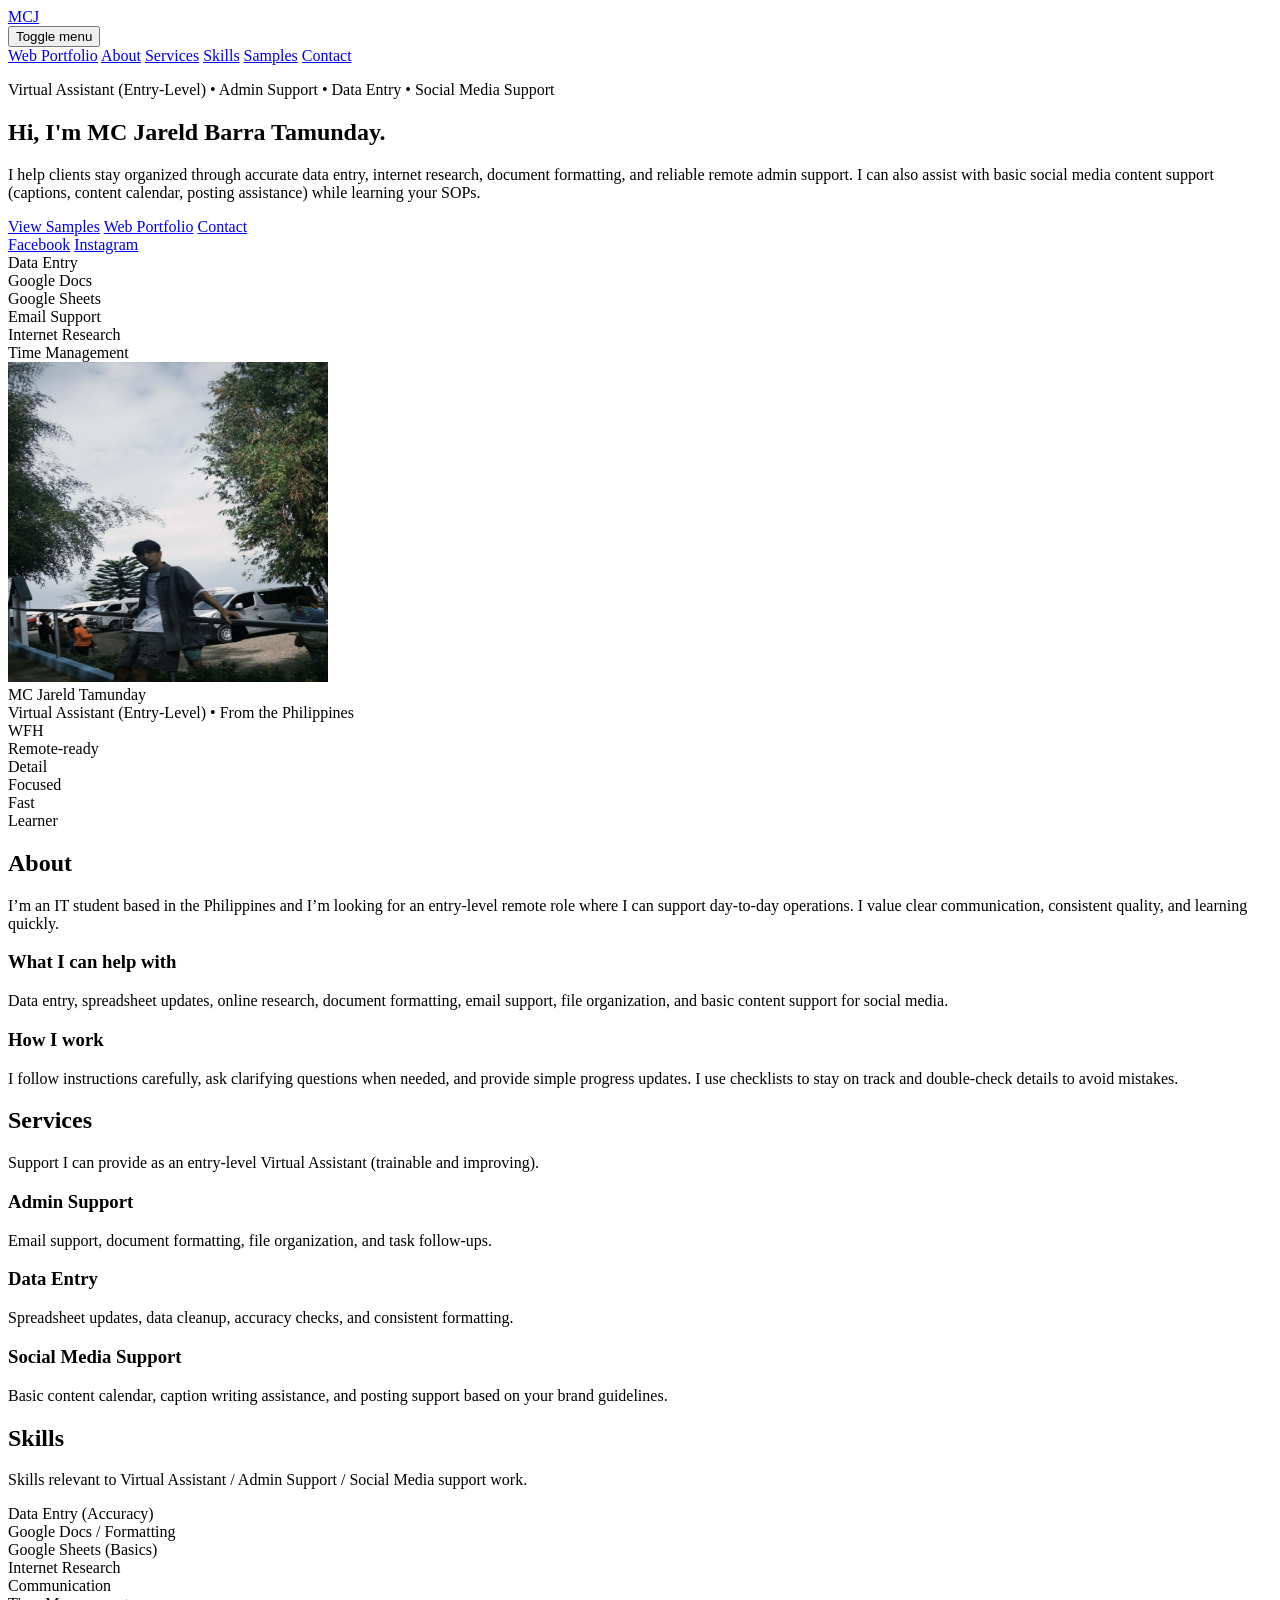
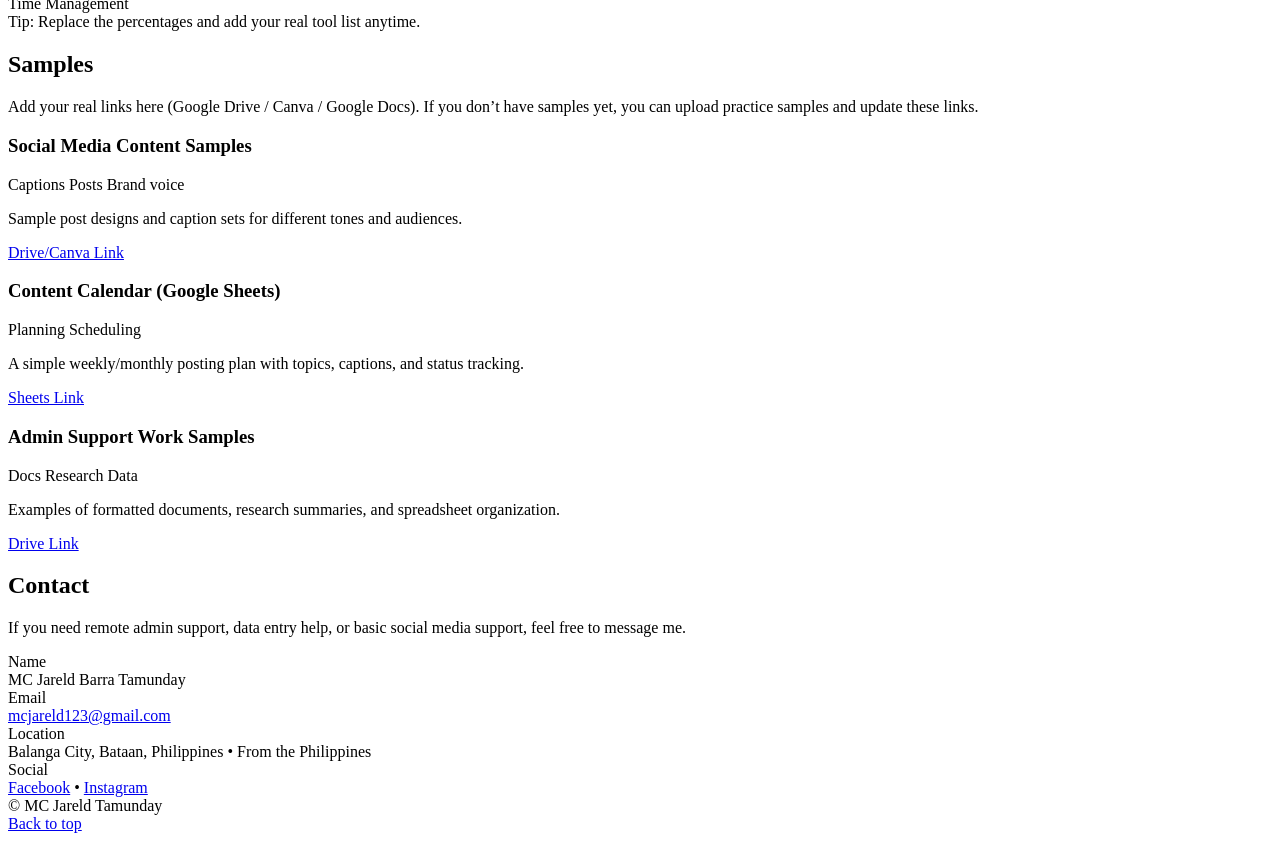
==== va-portfolio.html @ e5819646 "Add files via upload" ====
<!doctype html>
<html lang="en">
  <head>
    <meta charset="UTF-8" />
    <meta name="viewport" content="width=device-width, initial-scale=1.0" />
    <meta name="description" content="Virtual Assistant and Social Media Support portfolio of MC Jareld Barra Tamunday." />
    <meta property="og:title" content="MC Jareld Tamunday | VA Portfolio" />
    <meta property="og:description" content="Virtual Assistant (Entry-Level) • Admin Support • Data Entry • Social Media Support" />
    <meta property="og:type" content="website" />
    <meta property="og:image" content="assets/thumbnail.svg" />
    <meta name="twitter:card" content="summary_large_image" />
    <meta name="twitter:title" content="MC Jareld Tamunday | VA Portfolio" />
    <meta name="twitter:description" content="Virtual Assistant (Entry-Level) • Admin Support • Data Entry • Social Media Support" />
    <meta name="twitter:image" content="assets/thumbnail.svg" />
    <title>MC Jareld Tamunday | VA Portfolio</title>
    <link rel="preconnect" href="https://fonts.googleapis.com" />
    <link rel="preconnect" href="https://fonts.gstatic.com" crossorigin />
    <link
      href="https://fonts.googleapis.com/css2?family=Inter:wght@400;500;600;700&display=swap"
      rel="stylesheet"
    />
    <link rel="stylesheet" href="styles.css" />
  </head>
  <body>
    <header class="site-header" id="top">
      <div class="container header-inner">
        <a class="brand" href="#top" aria-label="Go to top">
          <span class="brand-dot" aria-hidden="true"></span>
          <span class="brand-text">MCJ</span>
        </a>

        <nav class="nav" aria-label="Primary">
          <button class="nav-toggle" id="navToggle" type="button" aria-expanded="false" aria-controls="navMenu">
            <span class="sr-only">Toggle menu</span>
            <span class="nav-toggle-bars" aria-hidden="true"></span>
          </button>

          <div class="nav-menu" id="navMenu">
            <a class="nav-link" href="index.html">Web Portfolio</a>
            <a class="nav-link" href="#about">About</a>
            <a class="nav-link" href="#services">Services</a>
            <a class="nav-link" href="#skills">Skills</a>
            <a class="nav-link" href="#samples">Samples</a>
            <a class="nav-link" href="#contact">Contact</a>
          </div>
        </nav>
      </div>
    </header>

    <main>
      <section class="hero">
        <div class="container hero-inner">
          <div class="hero-copy">
            <p class="eyebrow">Virtual Assistant (Entry-Level) • Admin Support • Data Entry • Social Media Support</p>
            <h1 class="hero-title">
              Hi, I'm <span class="gradient">MC Jareld Barra Tamunday</span>.
            </h1>
            <p class="hero-subtitle">
              I help clients stay organized through accurate data entry, internet research, document formatting, and reliable remote admin support.
              I can also assist with basic social media content support (captions, content calendar, posting assistance) while learning your SOPs.
            </p>
            <div class="hero-cta">
              <a class="btn btn-primary" href="#samples">View Samples</a>
              <a class="btn btn-ghost" href="index.html">Web Portfolio</a>
              <a class="btn btn-ghost" href="#contact">Contact</a>
            </div>
            <div class="hero-social" aria-label="Social links">
              <a class="social-link" href="https://www.facebook.com/mcccieyyy" target="_blank" rel="noopener noreferrer">Facebook</a>
              <a class="social-link" href="https://www.instagram.com/mcieyy_" target="_blank" rel="noopener noreferrer">Instagram</a>
            </div>
            <div class="hero-badges" aria-label="Quick highlights">
              <div class="badge">Data Entry</div>
              <div class="badge">Google Docs</div>
              <div class="badge">Google Sheets</div>
              <div class="badge">Email Support</div>
              <div class="badge">Internet Research</div>
              <div class="badge">Time Management</div>
            </div>
          </div>

          <div class="hero-card" aria-label="Profile">
            <div class="profile">
              <img
                class="profile-img"
                src="assets/profile.jpg"
                alt="Portrait of MC Jareld Barra Tamunday"
                width="320"
                height="320"
              />
              <div class="profile-meta">
                <div class="profile-name">MC Jareld Tamunday</div>
                <div class="profile-role">Virtual Assistant (Entry-Level) • From the Philippines</div>
              </div>
            </div>
            <div class="profile-stats" aria-label="Stats">
              <div class="stat">
                <div class="stat-num">WFH</div>
                <div class="stat-label">Remote-ready</div>
              </div>
              <div class="stat">
                <div class="stat-num">Detail</div>
                <div class="stat-label">Focused</div>
              </div>
              <div class="stat">
                <div class="stat-num">Fast</div>
                <div class="stat-label">Learner</div>
              </div>
            </div>
          </div>
        </div>
      </section>

      <section class="section" id="about">
        <div class="container">
          <div class="section-head">
            <h2>About</h2>
            <p>
              I’m an IT student based in the Philippines and I’m looking for an entry-level remote role where I can support day-to-day operations.
              I value clear communication, consistent quality, and learning quickly.
            </p>
          </div>

          <div class="grid-2">
            <div class="card">
              <h3>What I can help with</h3>
              <p>
                Data entry, spreadsheet updates, online research, document formatting, email support, file organization, and basic content support
                for social media.
              </p>
            </div>
            <div class="card">
              <h3>How I work</h3>
              <p>
                I follow instructions carefully, ask clarifying questions when needed, and provide simple progress updates. I use checklists
                to stay on track and double-check details to avoid mistakes.
              </p>
            </div>
          </div>
        </div>
      </section>

      <section class="section" id="services">
        <div class="container">
          <div class="section-head">
            <h2>Services</h2>
            <p>Support I can provide as an entry-level Virtual Assistant (trainable and improving).</p>
          </div>

          <div class="grid-3">
            <div class="card">
              <h3>Admin Support</h3>
              <p>Email support, document formatting, file organization, and task follow-ups.</p>
            </div>
            <div class="card">
              <h3>Data Entry</h3>
              <p>Spreadsheet updates, data cleanup, accuracy checks, and consistent formatting.</p>
            </div>
            <div class="card">
              <h3>Social Media Support</h3>
              <p>Basic content calendar, caption writing assistance, and posting support based on your brand guidelines.</p>
            </div>
          </div>
        </div>
      </section>

      <section class="section" id="skills">
        <div class="container">
          <div class="section-head">
            <h2>Skills</h2>
            <p>Skills relevant to Virtual Assistant / Admin Support / Social Media support work.</p>
          </div>

          <div class="skills">
            <div class="skill">
              <div class="skill-title">Data Entry (Accuracy)</div>
              <div class="skill-bar" role="progressbar" aria-valuenow="70" aria-valuemin="0" aria-valuemax="100">
                <div class="skill-bar-fill" style="--w: 70%"></div>
              </div>
            </div>

            <div class="skill">
              <div class="skill-title">Google Docs / Formatting</div>
              <div class="skill-bar" role="progressbar" aria-valuenow="65" aria-valuemin="0" aria-valuemax="100">
                <div class="skill-bar-fill" style="--w: 65%"></div>
              </div>
            </div>

            <div class="skill">
              <div class="skill-title">Google Sheets (Basics)</div>
              <div class="skill-bar" role="progressbar" aria-valuenow="60" aria-valuemin="0" aria-valuemax="100">
                <div class="skill-bar-fill" style="--w: 60%"></div>
              </div>
            </div>

            <div class="skill">
              <div class="skill-title">Internet Research</div>
              <div class="skill-bar" role="progressbar" aria-valuenow="65" aria-valuemin="0" aria-valuemax="100">
                <div class="skill-bar-fill" style="--w: 65%"></div>
              </div>
            </div>

            <div class="skill">
              <div class="skill-title">Communication</div>
              <div class="skill-bar" role="progressbar" aria-valuenow="65" aria-valuemin="0" aria-valuemax="100">
                <div class="skill-bar-fill" style="--w: 65%"></div>
              </div>
            </div>

            <div class="skill">
              <div class="skill-title">Time Management</div>
              <div class="skill-bar" role="progressbar" aria-valuenow="60" aria-valuemin="0" aria-valuemax="100">
                <div class="skill-bar-fill" style="--w: 60%"></div>
              </div>
            </div>
          </div>

          <div class="note">
            Tip: Replace the percentages and add your real tool list anytime.
          </div>
        </div>
      </section>

      <section class="section" id="samples">
        <div class="container">
          <div class="section-head">
            <h2>Samples</h2>
            <p>
              Add your real links here (Google Drive / Canva / Google Docs). If you don’t have samples yet, you can upload practice samples
              and update these links.
            </p>
          </div>

          <div class="projects">
            <article class="project card">
              <div class="project-top">
                <h3 class="project-title">Social Media Content Samples</h3>
                <div class="project-tags">
                  <span class="tag">Captions</span>
                  <span class="tag">Posts</span>
                  <span class="tag">Brand voice</span>
                </div>
              </div>
              <p class="project-desc">Sample post designs and caption sets for different tones and audiences.</p>
              <div class="project-actions">
                <a class="btn btn-small btn-ghost" href="#" aria-disabled="true">Drive/Canva Link</a>
              </div>
            </article>

            <article class="project card">
              <div class="project-top">
                <h3 class="project-title">Content Calendar (Google Sheets)</h3>
                <div class="project-tags">
                  <span class="tag">Planning</span>
                  <span class="tag">Scheduling</span>
                </div>
              </div>
              <p class="project-desc">A simple weekly/monthly posting plan with topics, captions, and status tracking.</p>
              <div class="project-actions">
                <a class="btn btn-small btn-ghost" href="#" aria-disabled="true">Sheets Link</a>
              </div>
            </article>

            <article class="project card">
              <div class="project-top">
                <h3 class="project-title">Admin Support Work Samples</h3>
                <div class="project-tags">
                  <span class="tag">Docs</span>
                  <span class="tag">Research</span>
                  <span class="tag">Data</span>
                </div>
              </div>
              <p class="project-desc">Examples of formatted documents, research summaries, and spreadsheet organization.</p>
              <div class="project-actions">
                <a class="btn btn-small btn-ghost" href="#" aria-disabled="true">Drive Link</a>
              </div>
            </article>
          </div>
        </div>
      </section>

      <section class="section" id="contact">
        <div class="container">
          <div class="section-head">
            <h2>Contact</h2>
            <p>If you need remote admin support, data entry help, or basic social media support, feel free to message me.</p>
          </div>

          <div class="card contact-card">
            <div class="contact-grid">
              <div>
                <div class="contact-label">Name</div>
                <div class="contact-value">MC Jareld Barra Tamunday</div>
              </div>
              <div>
                <div class="contact-label">Email</div>
                <div class="contact-value">
                  <a href="mailto:mcjareld123@gmail.com">mcjareld123@gmail.com</a>
                </div>
              </div>
              <div>
                <div class="contact-label">Location</div>
                <div class="contact-value">Balanga City, Bataan, Philippines • From the Philippines</div>
              </div>
              <div>
                <div class="contact-label">Social</div>
                <div class="contact-value">
                  <a href="https://www.facebook.com/mcccieyyy" target="_blank" rel="noopener noreferrer">Facebook</a>
                  <span class="sep">•</span>
                  <a href="https://www.instagram.com/mcieyy_" target="_blank" rel="noopener noreferrer">Instagram</a>
                </div>
              </div>
            </div>
          </div>
        </div>
      </section>
    </main>

    <footer class="site-footer">
      <div class="container footer-inner">
        <div class="footer-left">© <span id="year"></span> MC Jareld Tamunday</div>
        <a class="footer-right" href="#top">Back to top</a>
      </div>
    </footer>

    <script src="script.js"></script>
  </body>
</html>
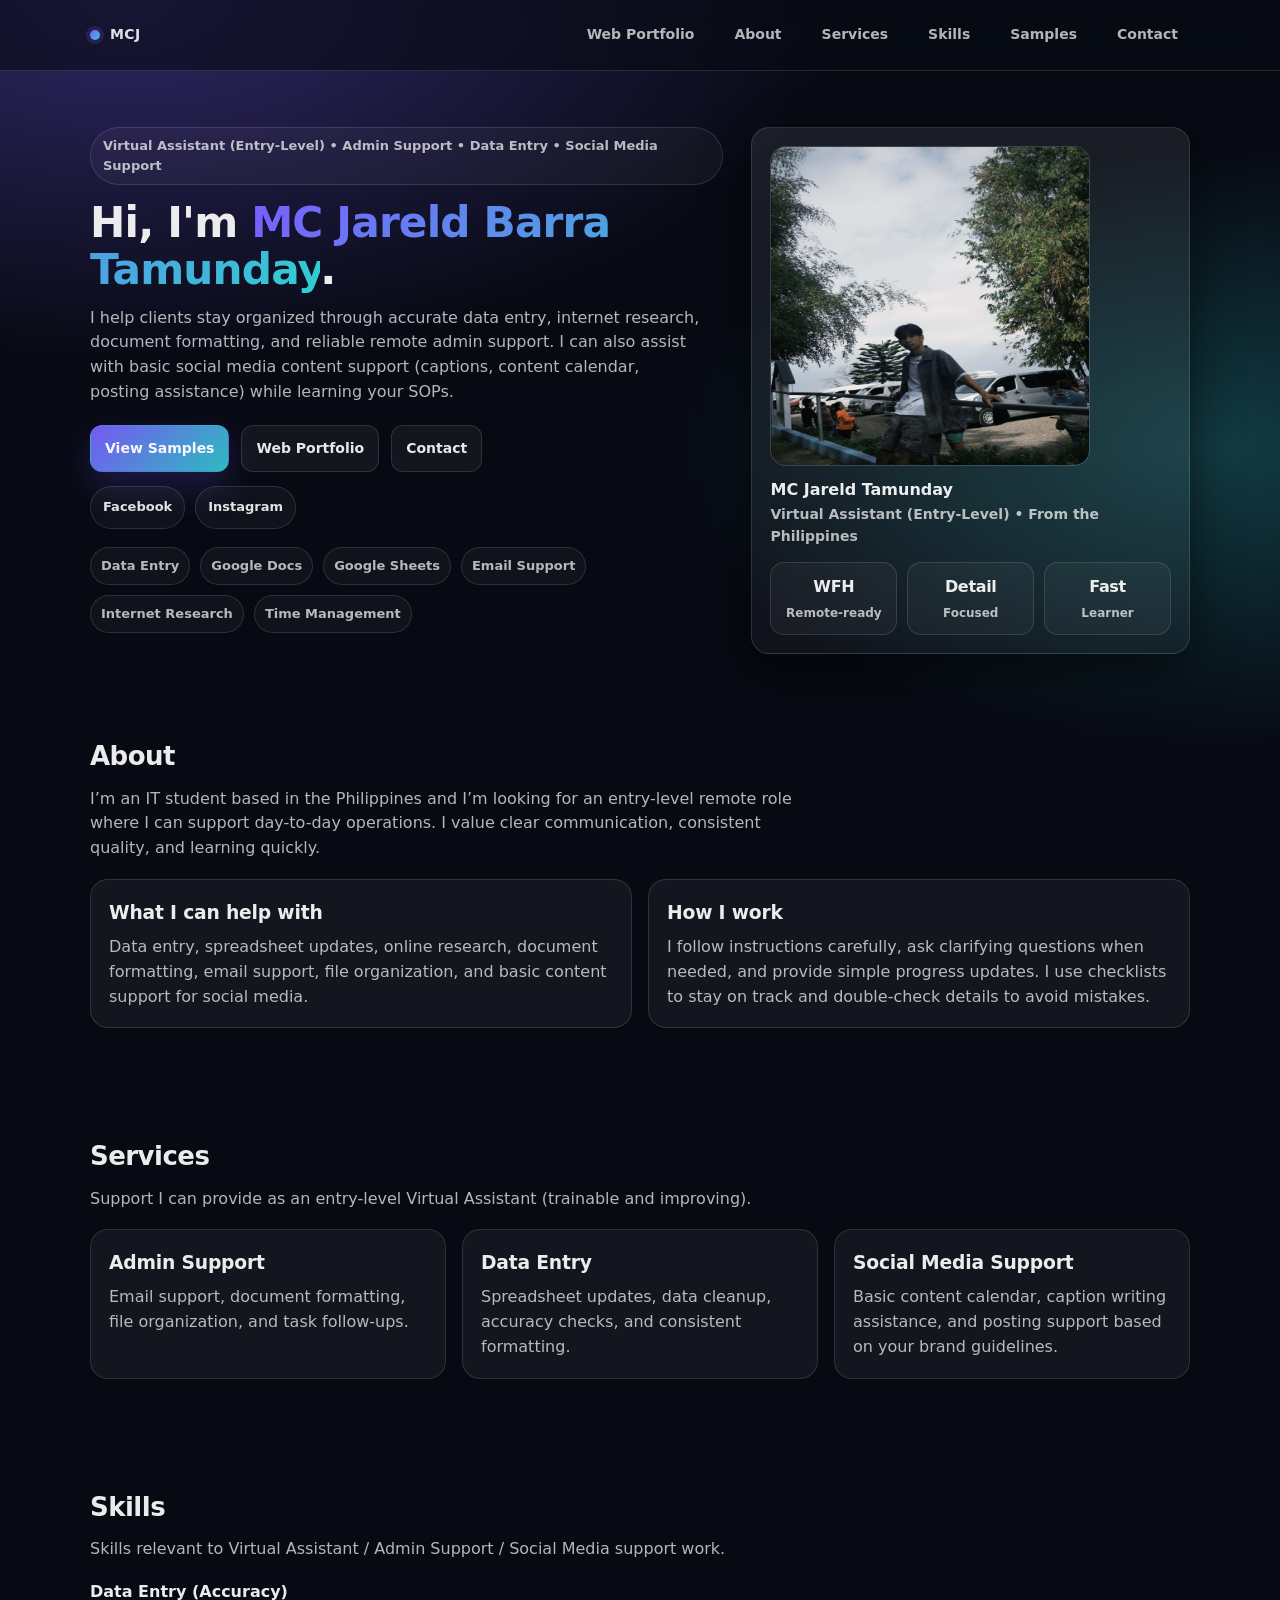
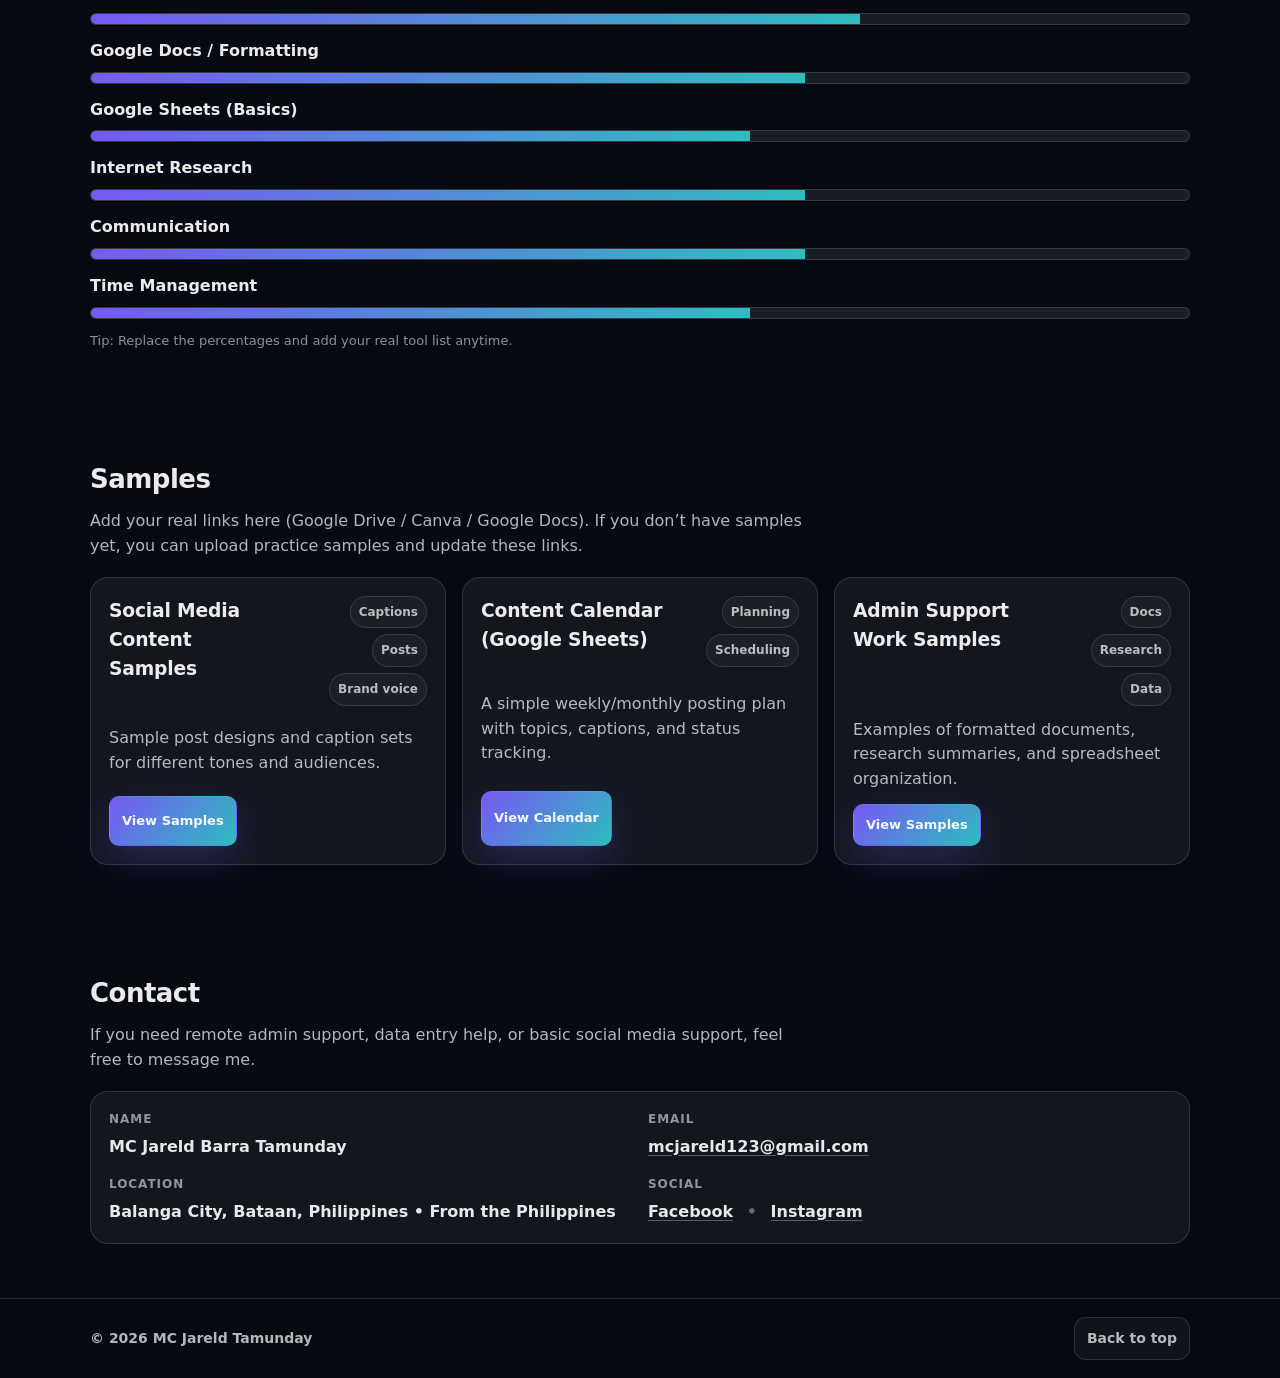
==== commit dd4171c9: "Update va-portfolio.html" ====
--- a/va-portfolio.html
+++ b/va-portfolio.html
@@ -242,7 +242,7 @@
               </div>
               <p class="project-desc">Sample post designs and caption sets for different tones and audiences.</p>
               <div class="project-actions">
-                <a class="btn btn-small btn-ghost" href="#" aria-disabled="true">Drive/Canva Link</a>
+                <a class="btn btn-small btn-primary" href="va-samples-social.html" target="_blank">View Samples</a>
               </div>
             </article>
 
@@ -256,7 +256,7 @@
               </div>
               <p class="project-desc">A simple weekly/monthly posting plan with topics, captions, and status tracking.</p>
               <div class="project-actions">
-                <a class="btn btn-small btn-ghost" href="#" aria-disabled="true">Sheets Link</a>
+                <a class="btn btn-small btn-primary" href="va-samples-calendar.html" target="_blank">View Calendar</a>
               </div>
             </article>
 
@@ -271,7 +271,7 @@
               </div>
               <p class="project-desc">Examples of formatted documents, research summaries, and spreadsheet organization.</p>
               <div class="project-actions">
-                <a class="btn btn-small btn-ghost" href="#" aria-disabled="true">Drive Link</a>
+                <a class="btn btn-small btn-primary" href="va-samples-admin.html" target="_blank">View Samples</a>
               </div>
             </article>
           </div>
--- a/styles.css
+++ b/styles.css
@@ -0,0 +1,621 @@
+:root {
+  --bg: #070a13;
+  --panel: rgba(255, 255, 255, 0.06);
+  --panel-2: rgba(255, 255, 255, 0.08);
+  --text: rgba(255, 255, 255, 0.92);
+  --muted: rgba(255, 255, 255, 0.7);
+  --faint: rgba(255, 255, 255, 0.55);
+  --border: rgba(255, 255, 255, 0.12);
+  --shadow: 0 16px 48px rgba(0, 0, 0, 0.55);
+
+  --accent: #7c5cff;
+  --accent-2: #30cfd0;
+  --radius: 18px;
+
+  --container: 1100px;
+}
+
+* {
+  box-sizing: border-box;
+}
+
+html {
+  scroll-behavior: smooth;
+}
+
+body {
+  margin: 0;
+  font-family: Inter, system-ui, -apple-system, Segoe UI, Roboto, Arial, sans-serif;
+  color: var(--text);
+  background: radial-gradient(1200px 600px at 10% 0%, rgba(124, 92, 255, 0.35), transparent 60%),
+    radial-gradient(900px 500px at 95% 15%, rgba(48, 207, 208, 0.25), transparent 60%),
+    var(--bg);
+  line-height: 1.55;
+}
+
+a {
+  color: inherit;
+  text-decoration: none;
+}
+
+img {
+  max-width: 100%;
+  display: block;
+}
+
+.container {
+  width: min(var(--container), calc(100% - 40px));
+  margin: 0 auto;
+}
+
+.sr-only {
+  position: absolute;
+  width: 1px;
+  height: 1px;
+  padding: 0;
+  margin: -1px;
+  overflow: hidden;
+  clip: rect(0, 0, 0, 0);
+  white-space: nowrap;
+  border: 0;
+}
+
+.site-header {
+  position: sticky;
+  top: 0;
+  z-index: 20;
+  backdrop-filter: blur(14px);
+  -webkit-backdrop-filter: blur(14px);
+  background: rgba(7, 10, 19, 0.6);
+  border-bottom: 1px solid var(--border);
+}
+
+.header-inner {
+  display: flex;
+  align-items: center;
+  justify-content: space-between;
+  padding: 14px 0;
+  gap: 14px;
+}
+
+.brand {
+  display: inline-flex;
+  align-items: center;
+  gap: 10px;
+  font-weight: 700;
+  letter-spacing: 0.4px;
+}
+
+.brand-dot {
+  width: 10px;
+  height: 10px;
+  border-radius: 999px;
+  background: linear-gradient(135deg, var(--accent), var(--accent-2));
+  box-shadow: 0 0 0 4px rgba(124, 92, 255, 0.18);
+}
+
+.brand-text {
+  font-size: 14px;
+  opacity: 0.95;
+}
+
+.nav {
+  display: flex;
+  align-items: center;
+  gap: 10px;
+}
+
+.nav-menu {
+  display: flex;
+  align-items: center;
+  gap: 16px;
+}
+
+.nav-link {
+  color: var(--muted);
+  font-weight: 600;
+  font-size: 14px;
+  padding: 10px 12px;
+  border-radius: 999px;
+  transition: background 160ms ease, color 160ms ease;
+}
+
+.nav-link:hover {
+  background: rgba(255, 255, 255, 0.06);
+  color: rgba(255, 255, 255, 0.92);
+}
+
+.nav-link.active {
+  background: rgba(124, 92, 255, 0.18);
+  color: rgba(255, 255, 255, 0.95);
+}
+
+.nav-toggle {
+  display: none;
+  background: rgba(255, 255, 255, 0.06);
+  border: 1px solid var(--border);
+  border-radius: 12px;
+  padding: 10px 12px;
+  color: var(--text);
+}
+
+.nav-toggle-bars {
+  width: 18px;
+  height: 2px;
+  background: currentColor;
+  display: block;
+  position: relative;
+}
+
+.nav-toggle-bars::before,
+.nav-toggle-bars::after {
+  content: "";
+  position: absolute;
+  left: 0;
+  width: 18px;
+  height: 2px;
+  background: currentColor;
+}
+
+.nav-toggle-bars::before {
+  top: -6px;
+}
+
+.nav-toggle-bars::after {
+  top: 6px;
+}
+
+.hero {
+  padding: 56px 0 28px;
+}
+
+.hero-inner {
+  display: grid;
+  grid-template-columns: 1.3fr 0.9fr;
+  gap: 28px;
+  align-items: stretch;
+}
+
+.eyebrow {
+  display: inline-block;
+  color: var(--muted);
+  border: 1px solid var(--border);
+  background: rgba(255, 255, 255, 0.04);
+  padding: 8px 12px;
+  border-radius: 999px;
+  font-weight: 600;
+  font-size: 13px;
+  margin: 0 0 14px;
+}
+
+.hero-title {
+  margin: 0 0 12px;
+  font-size: clamp(30px, 3.3vw, 44px);
+  line-height: 1.12;
+  letter-spacing: -0.02em;
+}
+
+.gradient {
+  background: linear-gradient(135deg, rgba(124, 92, 255, 1), rgba(48, 207, 208, 1));
+  -webkit-background-clip: text;
+  background-clip: text;
+  color: transparent;
+}
+
+.hero-subtitle {
+  margin: 0;
+  color: var(--muted);
+  font-size: 16px;
+  max-width: 60ch;
+}
+
+.hero-cta {
+  display: flex;
+  gap: 12px;
+  margin-top: 20px;
+  flex-wrap: wrap;
+}
+
+.hero-social {
+  display: flex;
+  flex-wrap: wrap;
+  gap: 10px;
+  margin-top: 14px;
+}
+
+.social-link {
+  display: inline-flex;
+  align-items: center;
+  justify-content: center;
+  padding: 10px 12px;
+  border-radius: 999px;
+  border: 1px solid rgba(255, 255, 255, 0.12);
+  background: rgba(255, 255, 255, 0.04);
+  color: rgba(255, 255, 255, 0.88);
+  font-weight: 700;
+  font-size: 13px;
+  transition: background 160ms ease, border-color 160ms ease, transform 120ms ease;
+}
+
+.social-link:hover {
+  background: rgba(255, 255, 255, 0.08);
+  border-color: rgba(255, 255, 255, 0.18);
+}
+
+.social-link:active {
+  transform: translateY(1px);
+}
+
+.btn {
+  display: inline-flex;
+  align-items: center;
+  justify-content: center;
+  padding: 12px 14px;
+  border-radius: 12px;
+  font-weight: 700;
+  font-size: 14px;
+  border: 1px solid transparent;
+  transition: transform 120ms ease, background 160ms ease, border-color 160ms ease;
+  user-select: none;
+}
+
+.btn:active {
+  transform: translateY(1px);
+}
+
+.btn-primary {
+  background: linear-gradient(135deg, rgba(124, 92, 255, 0.95), rgba(48, 207, 208, 0.9));
+  color: rgba(255, 255, 255, 0.95);
+  box-shadow: 0 14px 36px rgba(124, 92, 255, 0.22);
+}
+
+.btn-primary:hover {
+  filter: brightness(1.05);
+}
+
+.btn-ghost {
+  background: rgba(255, 255, 255, 0.05);
+  border-color: rgba(255, 255, 255, 0.12);
+  color: rgba(255, 255, 255, 0.9);
+}
+
+.btn-ghost:hover {
+  background: rgba(255, 255, 255, 0.08);
+}
+
+.btn-small {
+  padding: 10px 12px;
+  border-radius: 10px;
+  font-weight: 700;
+  font-size: 13px;
+}
+
+.hero-badges {
+  display: flex;
+  flex-wrap: wrap;
+  gap: 10px;
+  margin-top: 18px;
+}
+
+.badge {
+  padding: 8px 10px;
+  border: 1px solid var(--border);
+  border-radius: 999px;
+  color: var(--muted);
+  background: rgba(255, 255, 255, 0.04);
+  font-size: 13px;
+  font-weight: 600;
+}
+
+.hero-card {
+  background: linear-gradient(180deg, rgba(255, 255, 255, 0.08), rgba(255, 255, 255, 0.04));
+  border: 1px solid var(--border);
+  border-radius: var(--radius);
+  box-shadow: var(--shadow);
+  padding: 18px;
+  display: grid;
+  gap: 14px;
+}
+
+.profile {
+  display: grid;
+  gap: 12px;
+}
+
+.profile-img {
+  border-radius: 16px;
+  background: rgba(255, 255, 255, 0.04);
+  border: 1px solid rgba(255, 255, 255, 0.12);
+}
+
+.profile-meta {
+  display: grid;
+  gap: 2px;
+}
+
+.profile-name {
+  font-weight: 800;
+}
+
+.profile-role {
+  color: var(--muted);
+  font-weight: 600;
+  font-size: 14px;
+}
+
+.profile-stats {
+  display: grid;
+  grid-template-columns: repeat(3, 1fr);
+  gap: 10px;
+}
+
+.stat {
+  background: rgba(255, 255, 255, 0.04);
+  border: 1px solid rgba(255, 255, 255, 0.12);
+  border-radius: 14px;
+  padding: 12px 10px;
+  text-align: center;
+}
+
+.stat-num {
+  font-weight: 900;
+  letter-spacing: -0.02em;
+}
+
+.stat-label {
+  margin-top: 4px;
+  color: var(--muted);
+  font-size: 12px;
+  font-weight: 600;
+}
+
+.section {
+  padding: 54px 0;
+}
+
+.section-head {
+  display: grid;
+  gap: 10px;
+  margin-bottom: 18px;
+}
+
+.section-head h2 {
+  margin: 0;
+  font-size: 26px;
+  letter-spacing: -0.02em;
+}
+
+.section-head p {
+  margin: 0;
+  color: var(--muted);
+  max-width: 70ch;
+}
+
+.grid-2 {
+  display: grid;
+  grid-template-columns: repeat(2, 1fr);
+  gap: 16px;
+}
+
+.grid-3 {
+  display: grid;
+  grid-template-columns: repeat(3, 1fr);
+  gap: 16px;
+}
+
+.card {
+  background: rgba(255, 255, 255, 0.05);
+  border: 1px solid var(--border);
+  border-radius: var(--radius);
+  padding: 18px;
+}
+
+.card h3 {
+  margin: 0 0 8px;
+  letter-spacing: -0.01em;
+}
+
+.card p {
+  margin: 0;
+  color: var(--muted);
+}
+
+.skills {
+  display: grid;
+  gap: 14px;
+}
+
+.skill-title {
+  font-weight: 700;
+  margin-bottom: 8px;
+}
+
+.skill-bar {
+  height: 12px;
+  border-radius: 999px;
+  background: rgba(255, 255, 255, 0.08);
+  border: 1px solid rgba(255, 255, 255, 0.12);
+  overflow: hidden;
+}
+
+.skill-bar-fill {
+  width: var(--w);
+  height: 100%;
+  background: linear-gradient(135deg, rgba(124, 92, 255, 0.95), rgba(48, 207, 208, 0.9));
+}
+
+.projects {
+  display: grid;
+  grid-template-columns: repeat(3, 1fr);
+  gap: 16px;
+}
+
+.project {
+  display: grid;
+  gap: 12px;
+}
+
+.project-top {
+  display: flex;
+  align-items: flex-start;
+  justify-content: space-between;
+  gap: 10px;
+}
+
+.project-title {
+  margin: 0;
+}
+
+.project-tags {
+  display: inline-flex;
+  flex-wrap: wrap;
+  gap: 6px;
+  justify-content: flex-end;
+}
+
+.tag {
+  font-size: 12px;
+  font-weight: 700;
+  padding: 6px 8px;
+  border-radius: 999px;
+  border: 1px solid rgba(255, 255, 255, 0.12);
+  background: rgba(255, 255, 255, 0.04);
+  color: var(--muted);
+}
+
+.project-desc {
+  margin: 0;
+  color: var(--muted);
+}
+
+.project-actions {
+  display: flex;
+  gap: 10px;
+  flex-wrap: wrap;
+}
+
+.note {
+  margin-top: 12px;
+  color: var(--faint);
+  font-size: 13px;
+}
+
+.note code {
+  font-family: ui-monospace, SFMono-Regular, Menlo, Monaco, Consolas, "Liberation Mono", "Courier New", monospace;
+  font-size: 12px;
+  padding: 2px 6px;
+  border-radius: 8px;
+  border: 1px solid rgba(255, 255, 255, 0.12);
+  background: rgba(255, 255, 255, 0.04);
+}
+
+.contact-card a {
+  color: rgba(255, 255, 255, 0.9);
+  text-decoration: underline;
+  text-decoration-color: rgba(255, 255, 255, 0.3);
+  text-underline-offset: 3px;
+}
+
+.contact-grid {
+  display: grid;
+  grid-template-columns: repeat(2, 1fr);
+  gap: 16px;
+}
+
+.contact-label {
+  color: var(--faint);
+  font-weight: 700;
+  font-size: 12px;
+  text-transform: uppercase;
+  letter-spacing: 0.08em;
+}
+
+.contact-value {
+  margin-top: 6px;
+  font-weight: 650;
+  color: rgba(255, 255, 255, 0.9);
+}
+
+.sep {
+  color: rgba(255, 255, 255, 0.35);
+  margin: 0 8px;
+}
+
+.site-footer {
+  border-top: 1px solid var(--border);
+  background: rgba(7, 10, 19, 0.6);
+}
+
+.footer-inner {
+  display: flex;
+  align-items: center;
+  justify-content: space-between;
+  padding: 18px 0;
+  gap: 12px;
+  color: var(--muted);
+  font-weight: 600;
+  font-size: 14px;
+}
+
+.footer-right {
+  padding: 10px 12px;
+  border-radius: 12px;
+  border: 1px solid rgba(255, 255, 255, 0.12);
+  background: rgba(255, 255, 255, 0.04);
+}
+
+.footer-right:hover {
+  background: rgba(255, 255, 255, 0.07);
+}
+
+@media (max-width: 900px) {
+  .hero-inner {
+    grid-template-columns: 1fr;
+  }
+
+  .projects {
+    grid-template-columns: 1fr;
+  }
+
+  .grid-3 {
+    grid-template-columns: 1fr;
+  }
+
+  .grid-2 {
+    grid-template-columns: 1fr;
+  }
+
+  .contact-grid {
+    grid-template-columns: 1fr;
+  }
+}
+
+@media (max-width: 720px) {
+  .nav-toggle {
+    display: inline-flex;
+  }
+
+  .nav-menu {
+    position: absolute;
+    right: 20px;
+    top: 62px;
+    display: none;
+    flex-direction: column;
+    align-items: stretch;
+    gap: 6px;
+    padding: 10px;
+    border-radius: 16px;
+    border: 1px solid rgba(255, 255, 255, 0.12);
+    background: rgba(7, 10, 19, 0.9);
+    width: min(260px, calc(100vw - 40px));
+    box-shadow: var(--shadow);
+  }
+
+  .nav-menu.open {
+    display: flex;
+  }
+
+  .nav-link {
+    width: 100%;
+  }
+}
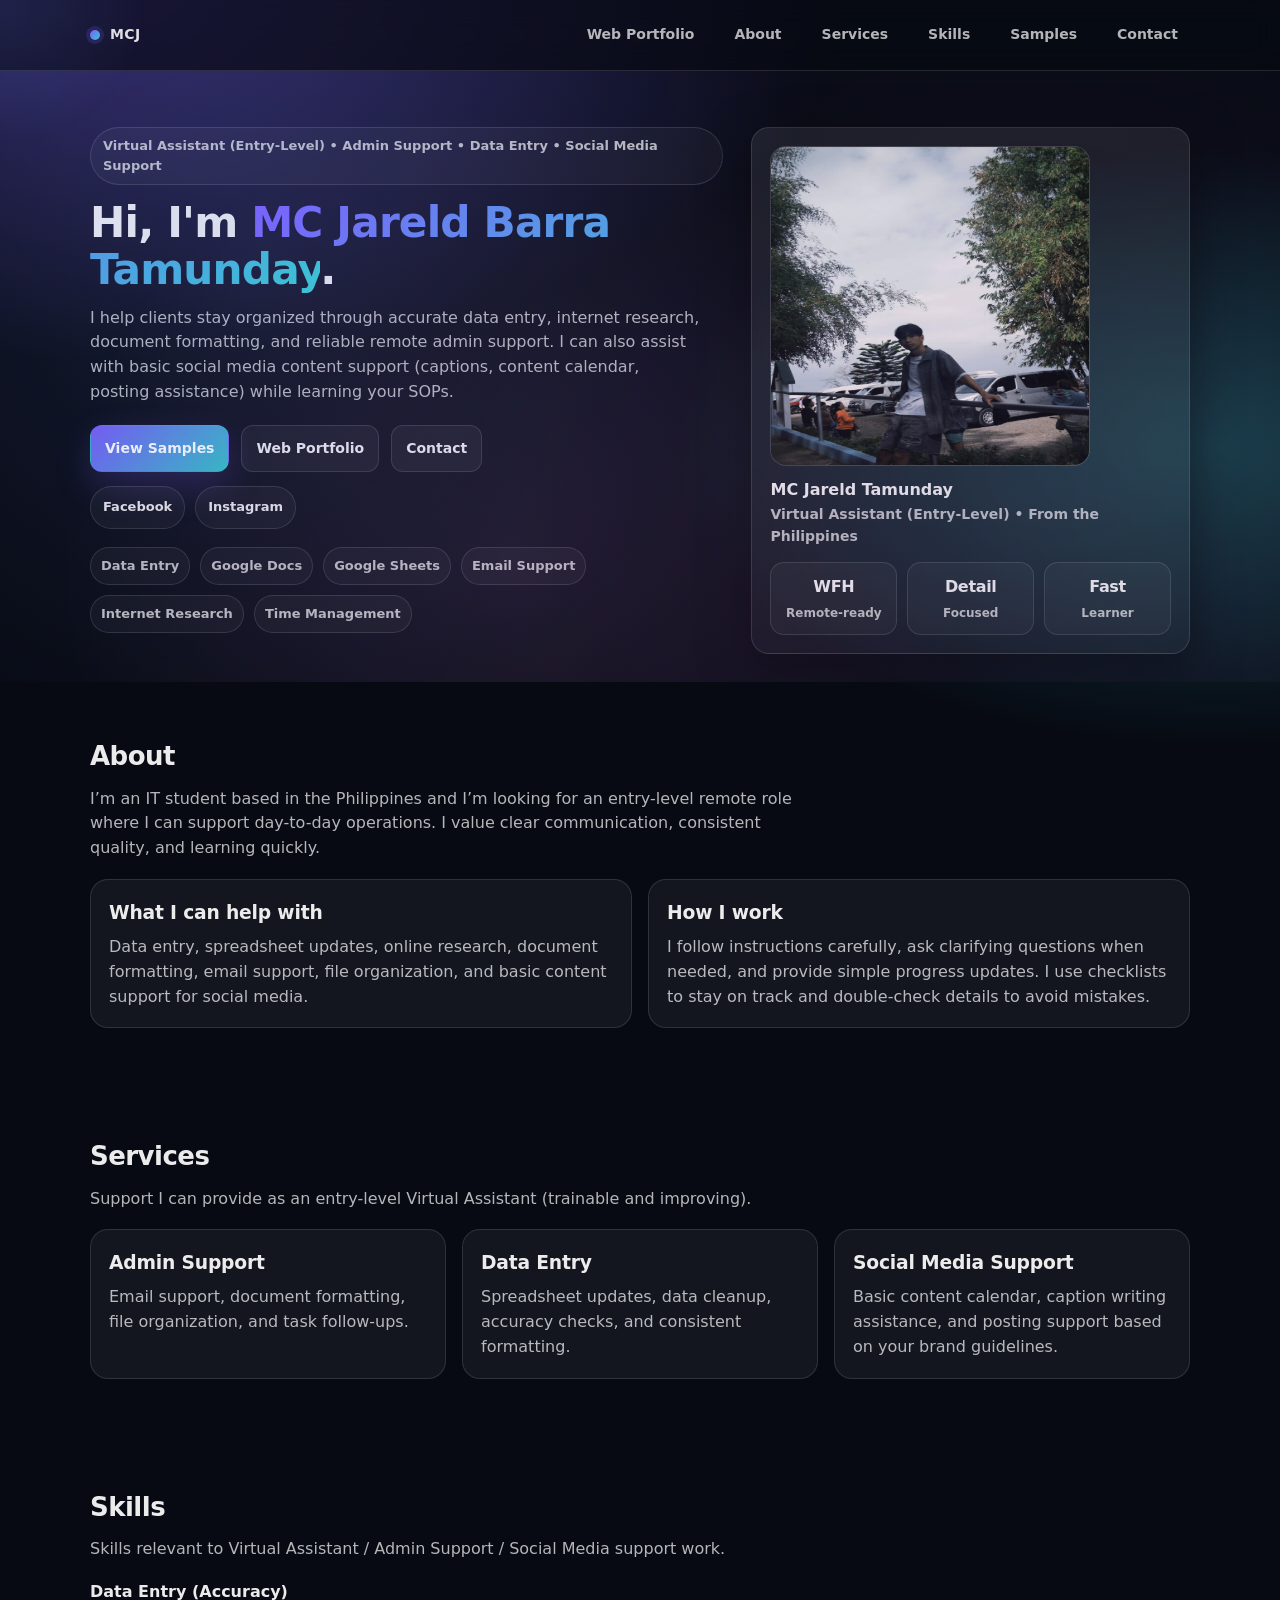
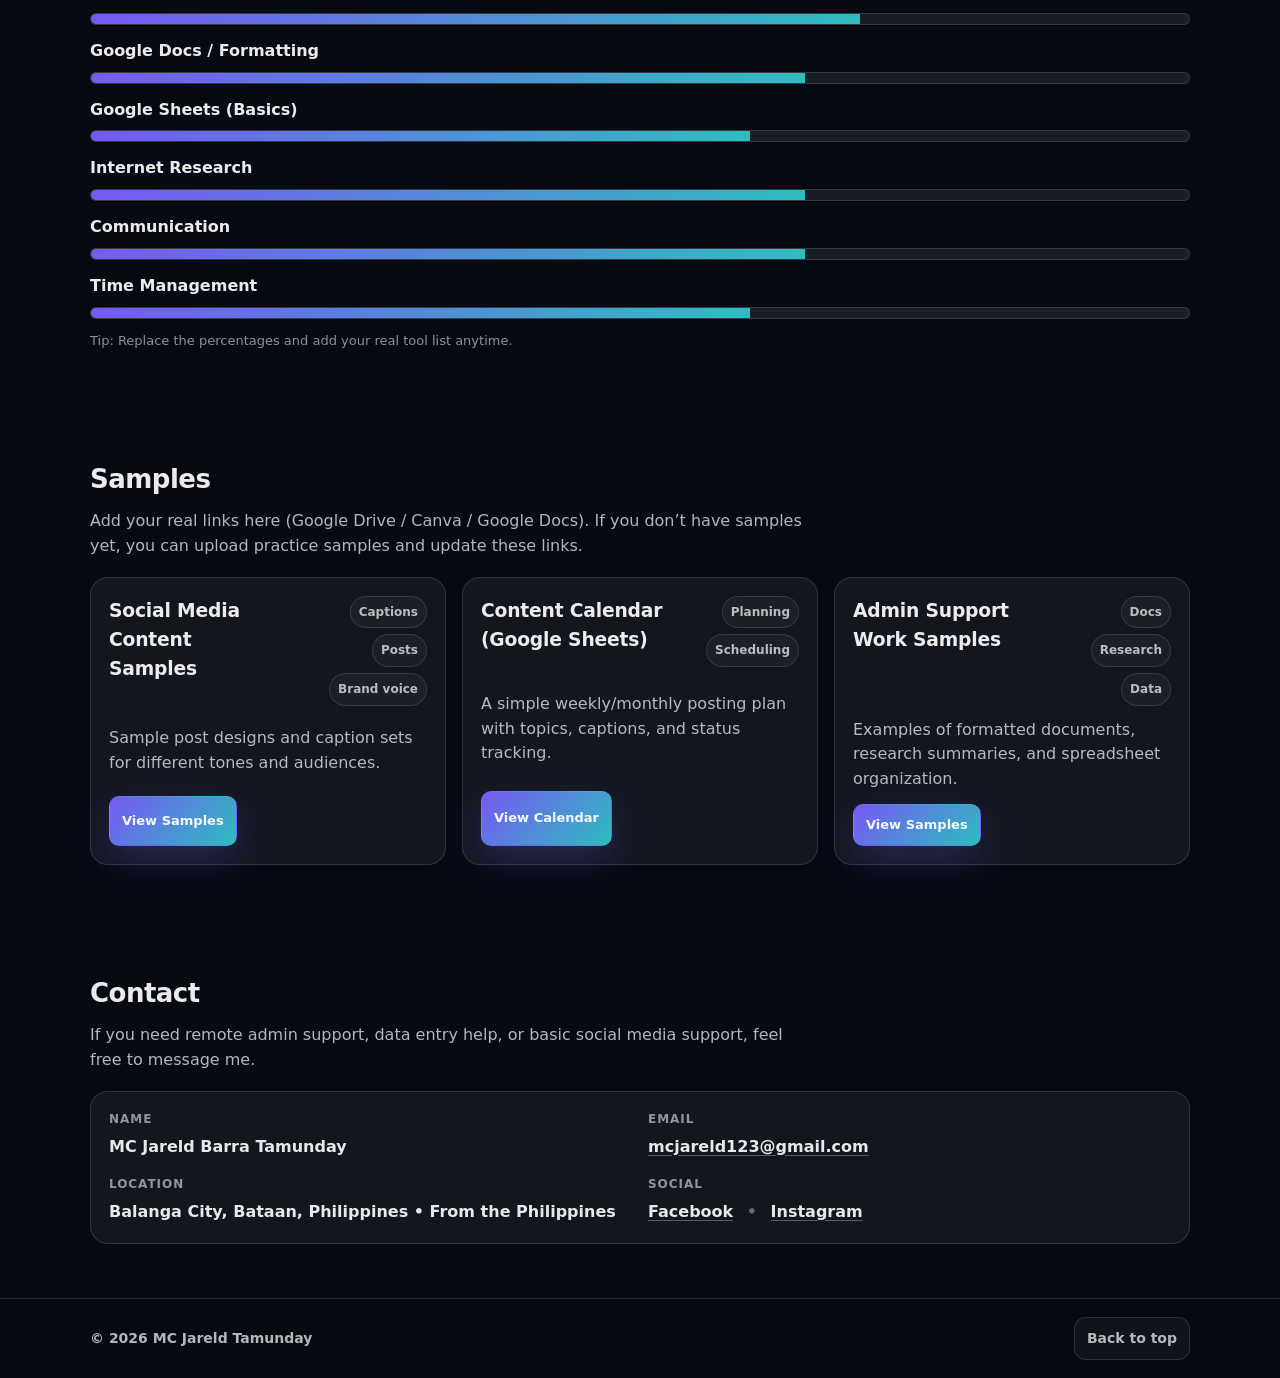
==== commit cf126389: "Update va-portfolio.html" ====
--- a/va-portfolio.html
+++ b/va-portfolio.html
@@ -20,8 +20,136 @@
       rel="stylesheet"
     />
     <link rel="stylesheet" href="styles.css" />
+    <style>
+      html {
+        scroll-behavior: smooth;
+      }
+      .hero {
+        position: relative;
+        overflow: hidden;
+      }
+      .hero::before {
+        content: '';
+        position: absolute;
+        top: 0;
+        left: 0;
+        right: 0;
+        bottom: 0;
+        background: 
+          radial-gradient(circle at 20% 30%, rgba(102, 126, 234, 0.15) 0%, transparent 50%),
+          radial-gradient(circle at 80% 70%, rgba(118, 75, 162, 0.15) 0%, transparent 50%),
+          radial-gradient(circle at 40% 80%, rgba(240, 147, 251, 0.1) 0%, transparent 50%);
+        animation: gradientMove 15s ease-in-out infinite;
+      }
+      @keyframes gradientMove {
+        0%, 100% { 
+          transform: translateX(0) translateY(0) scale(1);
+          opacity: 1;
+        }
+        33% { 
+          transform: translateX(30px) translateY(-30px) scale(1.1);
+          opacity: 0.8;
+        }
+        66% { 
+          transform: translateX(-20px) translateY(20px) scale(0.9);
+          opacity: 0.9;
+        }
+      }
+      .reveal {
+        opacity: 0;
+        transform: translateY(80px) scale(0.95);
+        transition: all 1s cubic-bezier(0.16, 1, 0.3, 1);
+      }
+      .reveal.active {
+        opacity: 1;
+        transform: translateY(0) scale(1);
+      }
+      .service-card.reveal,
+      .skill-item.reveal,
+      .sample-card.reveal {
+        opacity: 0;
+        transform: translateY(80px) scale(0.95);
+        transition: all 1s cubic-bezier(0.16, 1, 0.3, 1);
+      }
+      .service-card.reveal.active,
+      .skill-item.reveal.active,
+      .sample-card.reveal.active {
+        opacity: 1;
+        transform: translateY(0) scale(1);
+      }
+      .service-card:nth-child(1) { transition-delay: 0s; }
+      .service-card:nth-child(2) { transition-delay: 0.08s; }
+      .service-card:nth-child(3) { transition-delay: 0.16s; }
+      .skill-item:nth-child(1) { transition-delay: 0s; }
+      .skill-item:nth-child(2) { transition-delay: 0.06s; }
+      .skill-item:nth-child(3) { transition-delay: 0.12s; }
+      .skill-item:nth-child(4) { transition-delay: 0.18s; }
+      .skill-item:nth-child(5) { transition-delay: 0.24s; }
+      .sample-card:nth-child(1) { transition-delay: 0s; }
+      .sample-card:nth-child(2) { transition-delay: 0.08s; }
+      .sample-card:nth-child(3) { transition-delay: 0.16s; }
+      
+      /* Loading animation */
+      .loader {
+        position: fixed;
+        top: 0;
+        left: 0;
+        width: 100%;
+        height: 100%;
+        background: var(--color-bg);
+        display: flex;
+        align-items: center;
+        justify-content: center;
+        z-index: 9999;
+        transition: opacity 0.5s ease, visibility 0.5s ease;
+      }
+      .loader.hidden {
+        opacity: 0;
+        visibility: hidden;
+      }
+      .loader-circle {
+        width: 50px;
+        height: 50px;
+        border: 3px solid var(--color-border);
+        border-top-color: var(--color-primary);
+        border-radius: 50%;
+        animation: spin 1s linear infinite;
+      }
+      @keyframes spin {
+        to { transform: rotate(360deg); }
+      }
+      
+      /* Cursor glow effect */
+      .cursor-glow {
+        position: fixed;
+        width: 300px;
+        height: 300px;
+        background: radial-gradient(circle, rgba(102, 126, 234, 0.15) 0%, transparent 70%);
+        border-radius: 50%;
+        pointer-events: none;
+        z-index: 9998;
+        transform: translate(-50%, -50%);
+        transition: transform 0.1s ease;
+      }
+      
+      /* Auto-hiding navbar */
+      .site-header {
+        transition: transform 0.3s ease;
+      }
+      .site-header.hidden {
+        transform: translateY(-100%);
+      }
+    </style>
   </head>
   <body>
+    <!-- Loading animation -->
+    <div class="loader" id="loader">
+      <div class="loader-circle"></div>
+    </div>
+    
+    <!-- Cursor glow -->
+    <div class="cursor-glow" id="cursorGlow"></div>
+    
     <header class="site-header" id="top">
       <div class="container header-inner">
         <a class="brand" href="#top" aria-label="Go to top">
@@ -323,5 +451,61 @@
     </footer>
 
     <script src="script.js"></script>
+    <script>
+      // Loading animation
+      window.addEventListener('load', () => {
+        setTimeout(() => {
+          document.getElementById('loader').classList.add('hidden');
+        }, 500);
+      });
+      
+      // Cursor glow effect
+      const cursorGlow = document.getElementById('cursorGlow');
+      document.addEventListener('mousemove', (e) => {
+        cursorGlow.style.left = e.clientX + 'px';
+        cursorGlow.style.top = e.clientY + 'px';
+      });
+      
+      // Auto-hiding navbar
+      let lastScroll = 0;
+      const header = document.querySelector('.site-header');
+      
+      window.addEventListener('scroll', () => {
+        const currentScroll = window.pageYOffset;
+        
+        if (currentScroll > lastScroll && currentScroll > 100) {
+          header.classList.add('hidden');
+        } else {
+          header.classList.remove('hidden');
+        }
+        
+        lastScroll = currentScroll;
+      });
+      
+      const revealElements = document.querySelectorAll('.service-card, .skill-item, .sample-card');
+      
+      const revealOnScroll = () => {
+        revealElements.forEach(element => {
+          const elementTop = element.getBoundingClientRect().top;
+          const windowHeight = window.innerHeight;
+          const revealPoint = windowHeight * 0.85;
+          
+          if (elementTop < revealPoint) {
+            element.classList.add('reveal', 'active');
+          }
+        });
+      };
+      
+      const hero = document.querySelector('.hero');
+      window.addEventListener('scroll', () => {
+        const scrolled = window.pageYOffset;
+        if (hero) {
+          hero.style.transform = `translateY(${scrolled * 0.3}px)`;
+        }
+      });
+      
+      window.addEventListener('scroll', revealOnScroll, { passive: true });
+      window.addEventListener('load', revealOnScroll);
+    </script>
   </body>
 </html>
